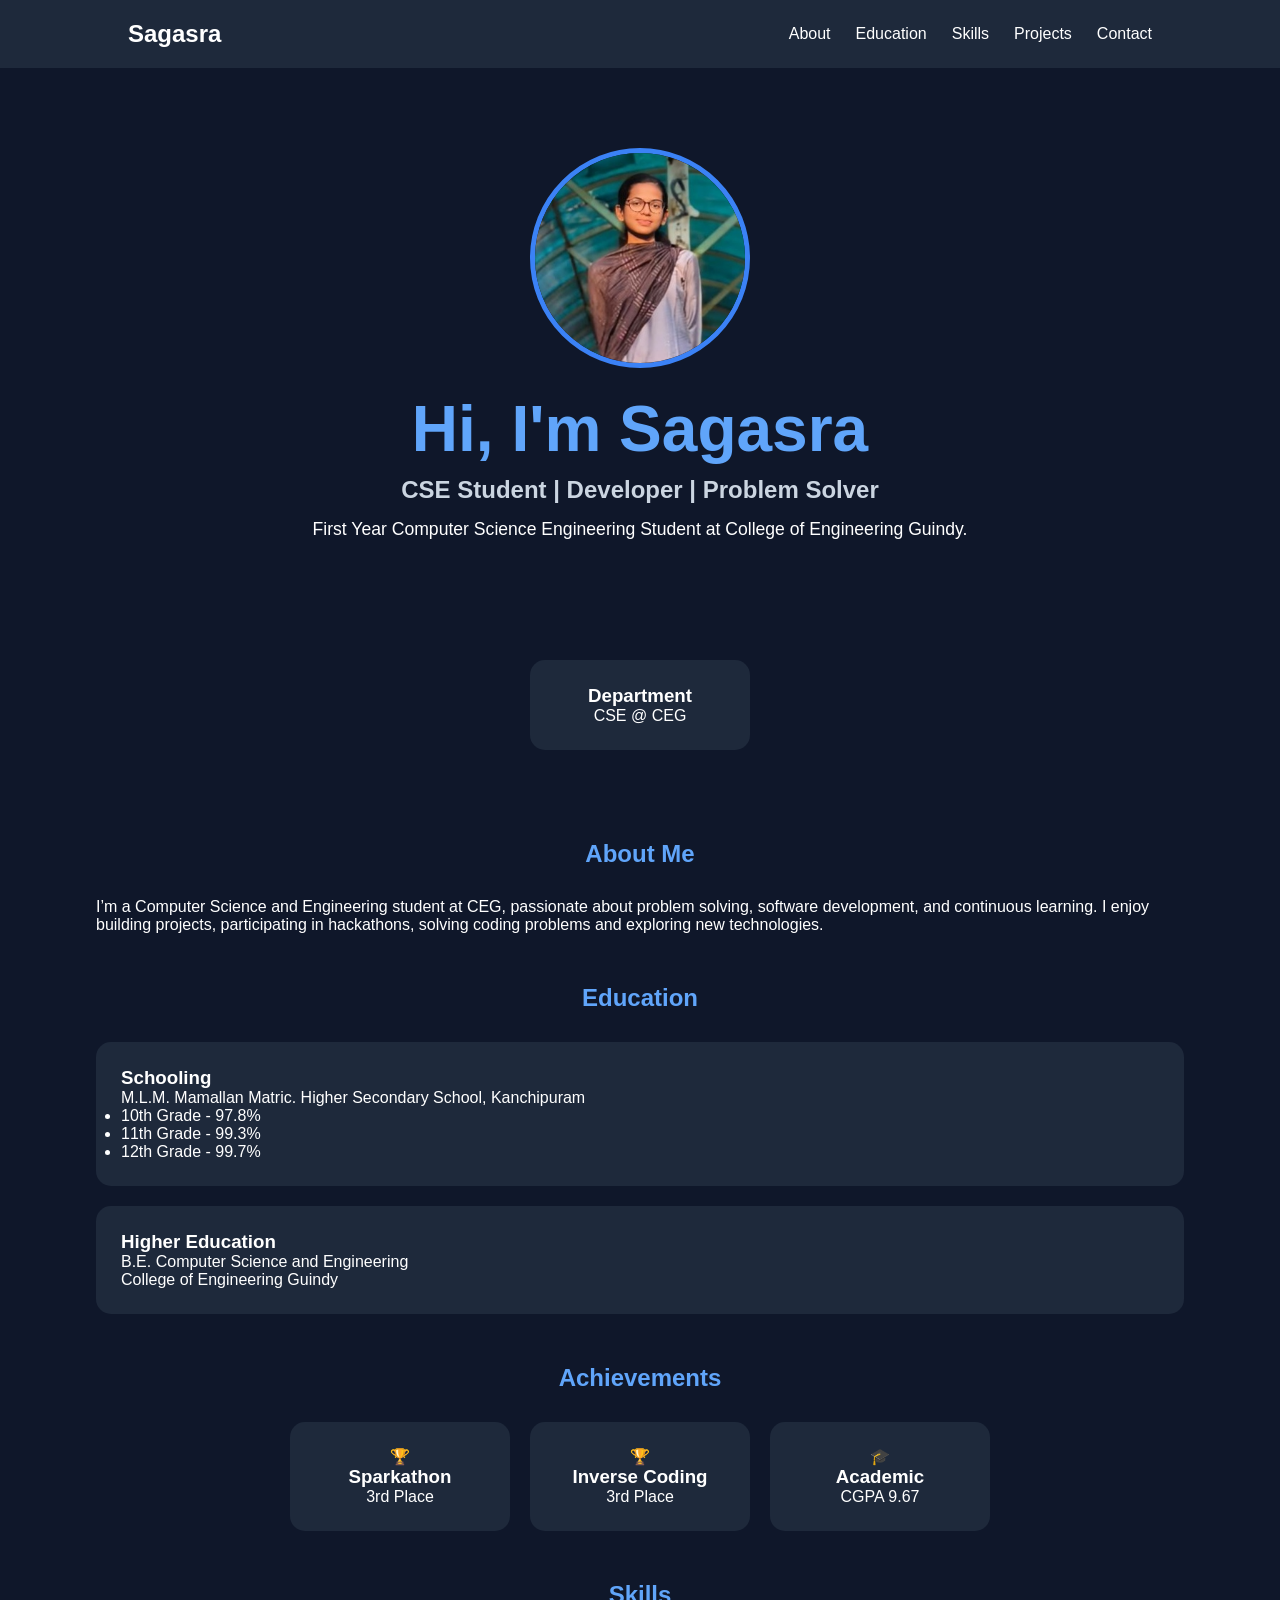
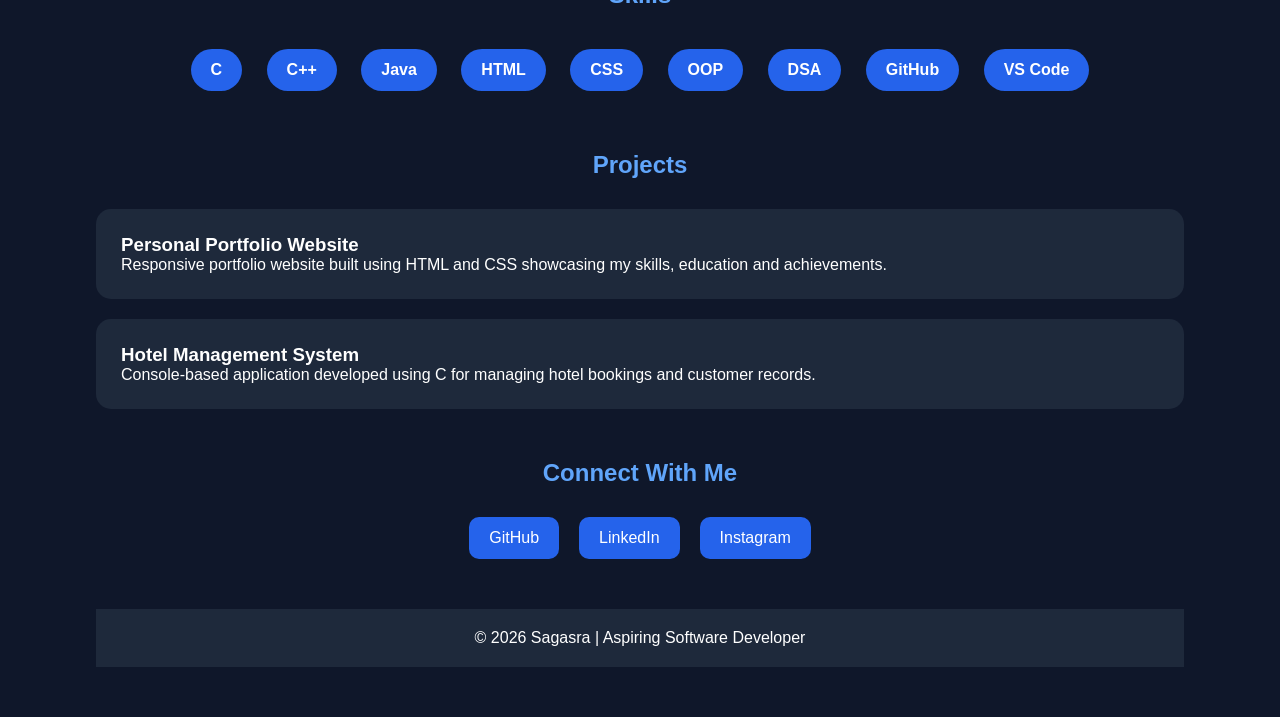
==== index.html @ 2af68efa "New Portfolio project with index.html and style.css" ====
<!DOCTYPE html>
<html lang="en">

<head>
    <meta charset="UTF-8">
    <meta name="viewport" content="width=device-width, initial-scale=1.0">
    <title>Sagasra | Portfolio</title>
    <link rel="stylesheet" href="style.css"/>
</head>
<body>
    <nav>
        <h2>Sagasra</h2>
        <ul>
            <li><a href="#about">About</a></li>
            <li><a href="#education">Education</a></li>
            <li><a href="#skills">Skills</a></li>
            <li><a href="#projects">Projects</a></li>
            <li><a href="#contact">Contact</a></li>
        </ul>
    </nav>
    <section class="she-ro">
        <img src="./assets/images/saga2.jpeg" alt="Sagasra" class="profile-pic">
        <h1>Hi, I'm Sagasra</h1>
        <h2>CSE Student | Developer | Problem Solver</h2>
        <p>
            First Year Computer Science Engineering Student at
            College of Engineering Guindy.
        </p>
    </section>
    <section class="info">
        <div class="info-card">
            <h3>Department</h3>
            <p>CSE @ CEG</p>
        </div>

    </section>
     <section id="about" class="section">
    <h2>About Me</h2>
         <p>
            I’m a Computer Science and Engineering student at CEG,
            passionate about problem solving, software development,
            and continuous learning.

            I enjoy building projects, participating in hackathons,
            solving coding problems and exploring new technologies.
        </p>
    </section>
    <section id="education" class="section">
        <h2>Education</h2>
        <div class="card">
            <h3>Schooling</h3>

            <p>
                M.L.M. Mamallan Matric. Higher Secondary School,
                Kanchipuram
            </p>

            <ul>
                <li>10th Grade - 97.8%</li>
                <li>11th Grade - 99.3%</li>
                <li>12th Grade - 99.7%</li>
            </ul>

        </div>
        <div class="card">
        <h3>Higher Education</h3>
        <p>
                B.E. Computer Science and Engineering
                <br>
                College of Engineering Guindy
        </p>
        </div>
    </section>
    <section class="section">
    <h2>Achievements</h2>
    <div class="achievement-container">
            <div class="achievement-card">
                🏆
                <h3>Sparkathon</h3>
                <p>3rd Place</p>
            </div>

            <div class="achievement-card">
                🏆
                <h3>Inverse Coding</h3>
                <p>3rd Place</p>
            </div>

            <div class="achievement-card">
                🎓
                <h3>Academic</h3>
                <p>CGPA 9.67</p>
            </div>

        </div>
    </section>
    <section id="skills" class="section">
        <h2>Skills</h2>
        <div class="skills-container">
            <span>C</span>
            <span>C++</span>
            <span>Java</span>
            <span>HTML</span>
            <span>CSS</span>
            <span>OOP</span>
            <span>DSA</span>
            <span>GitHub</span>
            <span>VS Code</span>
        </div>
    </section>
    <section id="projects" class="section">
    <h2>Projects</h2>
    <div class="card">
        <h3>Personal Portfolio Website</h3>
            <p>
                Responsive portfolio website built using
                HTML and CSS showcasing my skills,
                education and achievements.
            </p>
        </div>
        <div class="card">
        <h3>Hotel Management System</h3>
            <p>
                Console-based application developed using C
                for managing hotel bookings and customer records.
            </p>
    </div>

       <!-- <div class="card">

            <h3>Study Streak Dashboard</h3>

            <p>
                Upcoming React project to track study hours,
                streaks and learning progress.
            </p>

        </div>

    </section>-->

    <section id="contact" class="section">
        <h2>Connect With Me</h2>
        <div class="social-links">
            <a href="https://github.com/Sagasra20" target="_blank">GitHub</a>
            <a href="https://linkedin.com/in/sagasra20" target="_blank">LinkedIn</a>
            <a href="https://instagram.com/sagasra20" target="_blank">Instagram</a>
        </div>
    </section>
    <footer>
        <p>© 2026 Sagasra | Aspiring Software Developer</p>
    </footer>

</body>

</html>
---- style.css ----
*{
    margin:0;
    padding:0;
    box-sizing:border-box;
}

body{
    background:#0f172a;
    color:white;
    font-family:'Segoe UI',sans-serif;
}
nav{
    background:#1e293b;
    display:flex;
    justify-content:space-between;
    align-items:center;
    padding:20px 10%;
    position:sticky;
    top:0;
}
nav ul{
    display:flex;
    list-style:none;
    gap:25px;
}

nav a{
    text-decoration:none;
    color:white;
}

nav a:hover{
    color:#60a5fa;
}

.she-ro{
    text-align:center;
    padding:80px 20px;
}

.profile-pic{
    width:220px;
    height:220px;
    object-fit:cover;
    border-radius:50%;
    border:5px solid #3b82f6;
}
.info{
    display:flex;
    justify-content:center;
    gap:30px;
    flex-wrap:wrap;
    padding:40px;
}

.info-card{
    background:#1e293b;
    padding:25px;
    width:220px;
    text-align:center;
    border-radius:15px;
}

.she-ro h1{
    margin-top:20px;
    font-size:4rem;
    color:#60a5fa;
}

.she-ro h2{
    margin-top:10px;
    color:#cbd5e1;
}

.she-ro p{
    margin-top:15px;
    font-size:1.1rem;
}

.section{
    width:85%;
    margin:50px auto;
}

.section h2{
    text-align:center;
    color:#60a5fa;
    margin-bottom:30px;
}

.card{
    background:#1e293b;
    padding:25px;
    border-radius:15px;
    margin-bottom:20px;
}

.achievement-container{
    display:flex;
    justify-content:center;
    gap:20px;
    flex-wrap:wrap;
}

.achievement-card{
    background:#1e293b;
    padding:25px;
    width:220px;
    text-align:center;
    border-radius:15px;
}

.skills-container{
    text-align:center;
}

.skills-container span{
    display:inline-block;
    margin:10px;
    padding:12px 20px;
    background:#2563eb;
    border-radius:25px;
    font-weight:bold;
}

.social-links{
    display:flex;
    justify-content:center;
    gap:20px;
    flex-wrap:wrap;
}

.social-links a{
    text-decoration:none;
    color:white;
    background:#2563eb;
    padding:12px 20px;
    border-radius:10px;
}
.social-links a:hover{
    background:#1d4ed8;
}

footer{
    text-align:center;
    padding:20px;
    background:#1e293b;
    margin-top:50px;
}

@media(max-width:768px){

    nav{
        flex-direction:column;
        gap:15px;
    }

    nav ul{
        flex-wrap:wrap;
        justify-content:center;
    }

    .hero h1{
        font-size:2.8rem;
    }
}
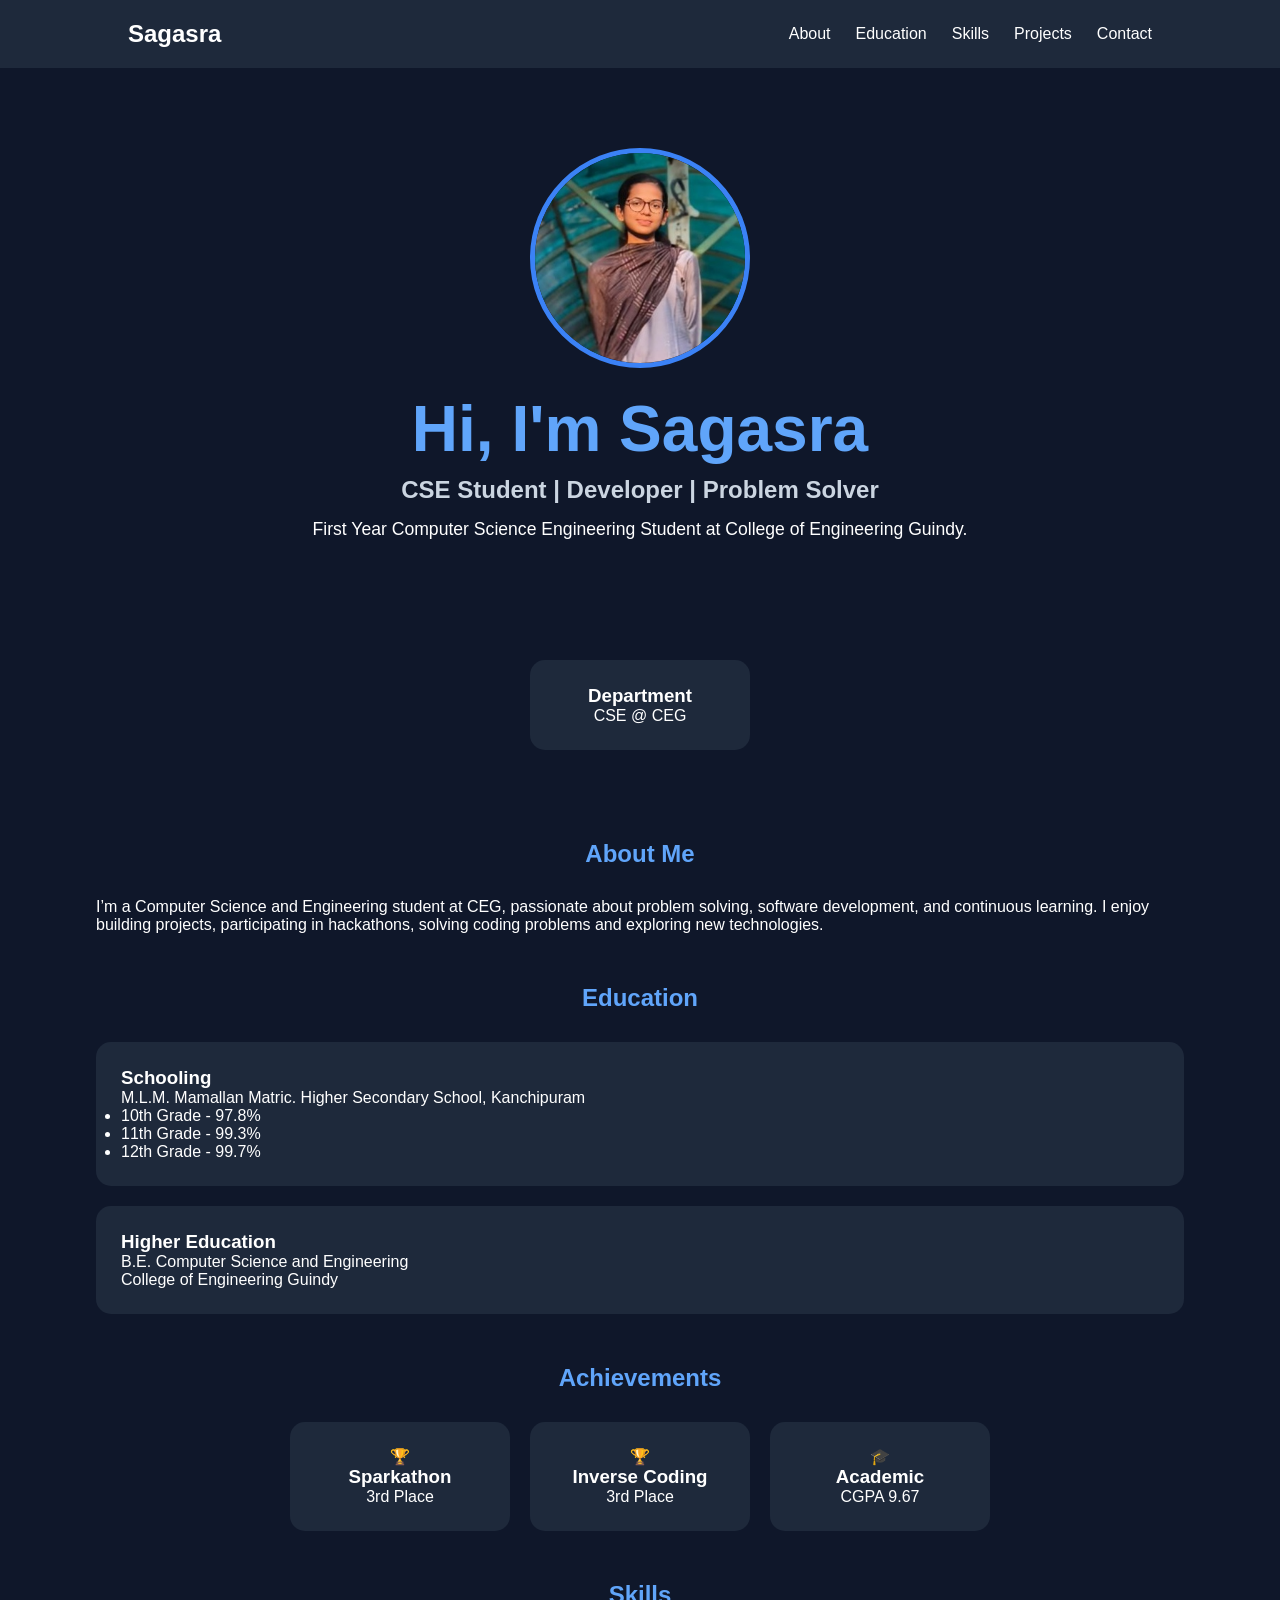
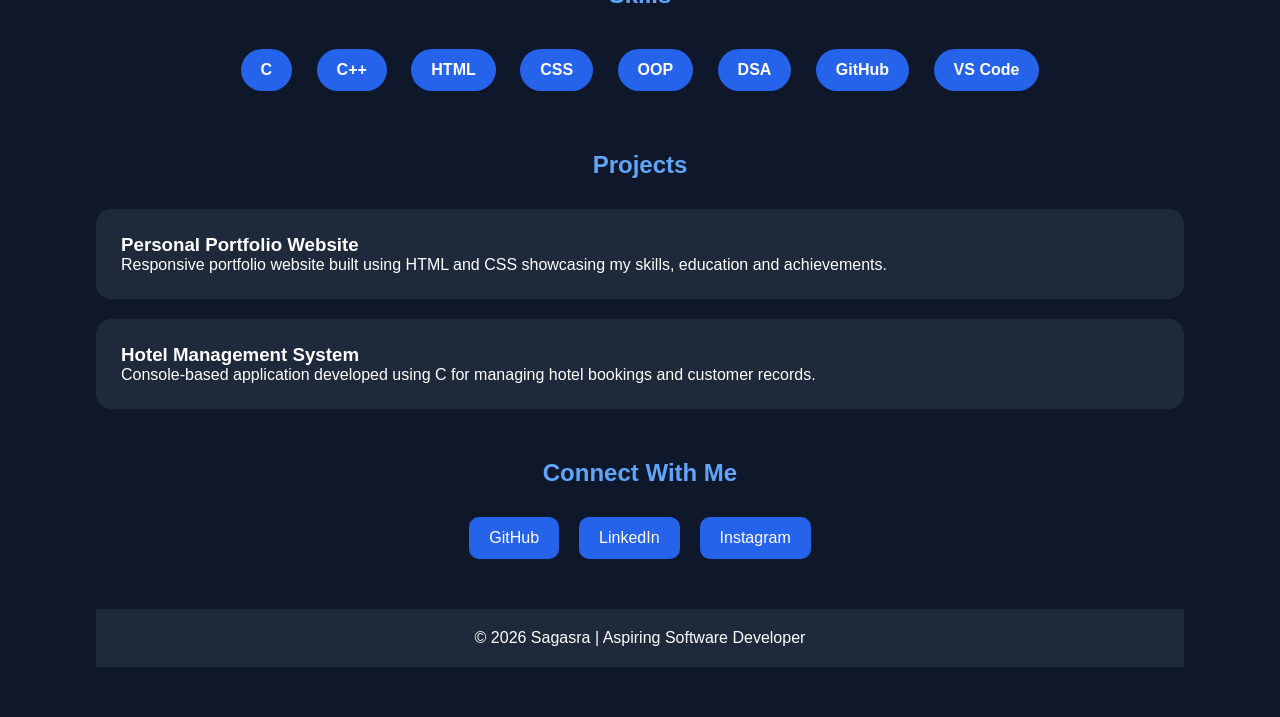
==== commit 1daf0491: "Made changes in index.html" ====
--- a/index.html
+++ b/index.html
@@ -99,7 +99,6 @@
         <div class="skills-container">
             <span>C</span>
             <span>C++</span>
-            <span>Java</span>
             <span>HTML</span>
             <span>CSS</span>
             <span>OOP</span>
